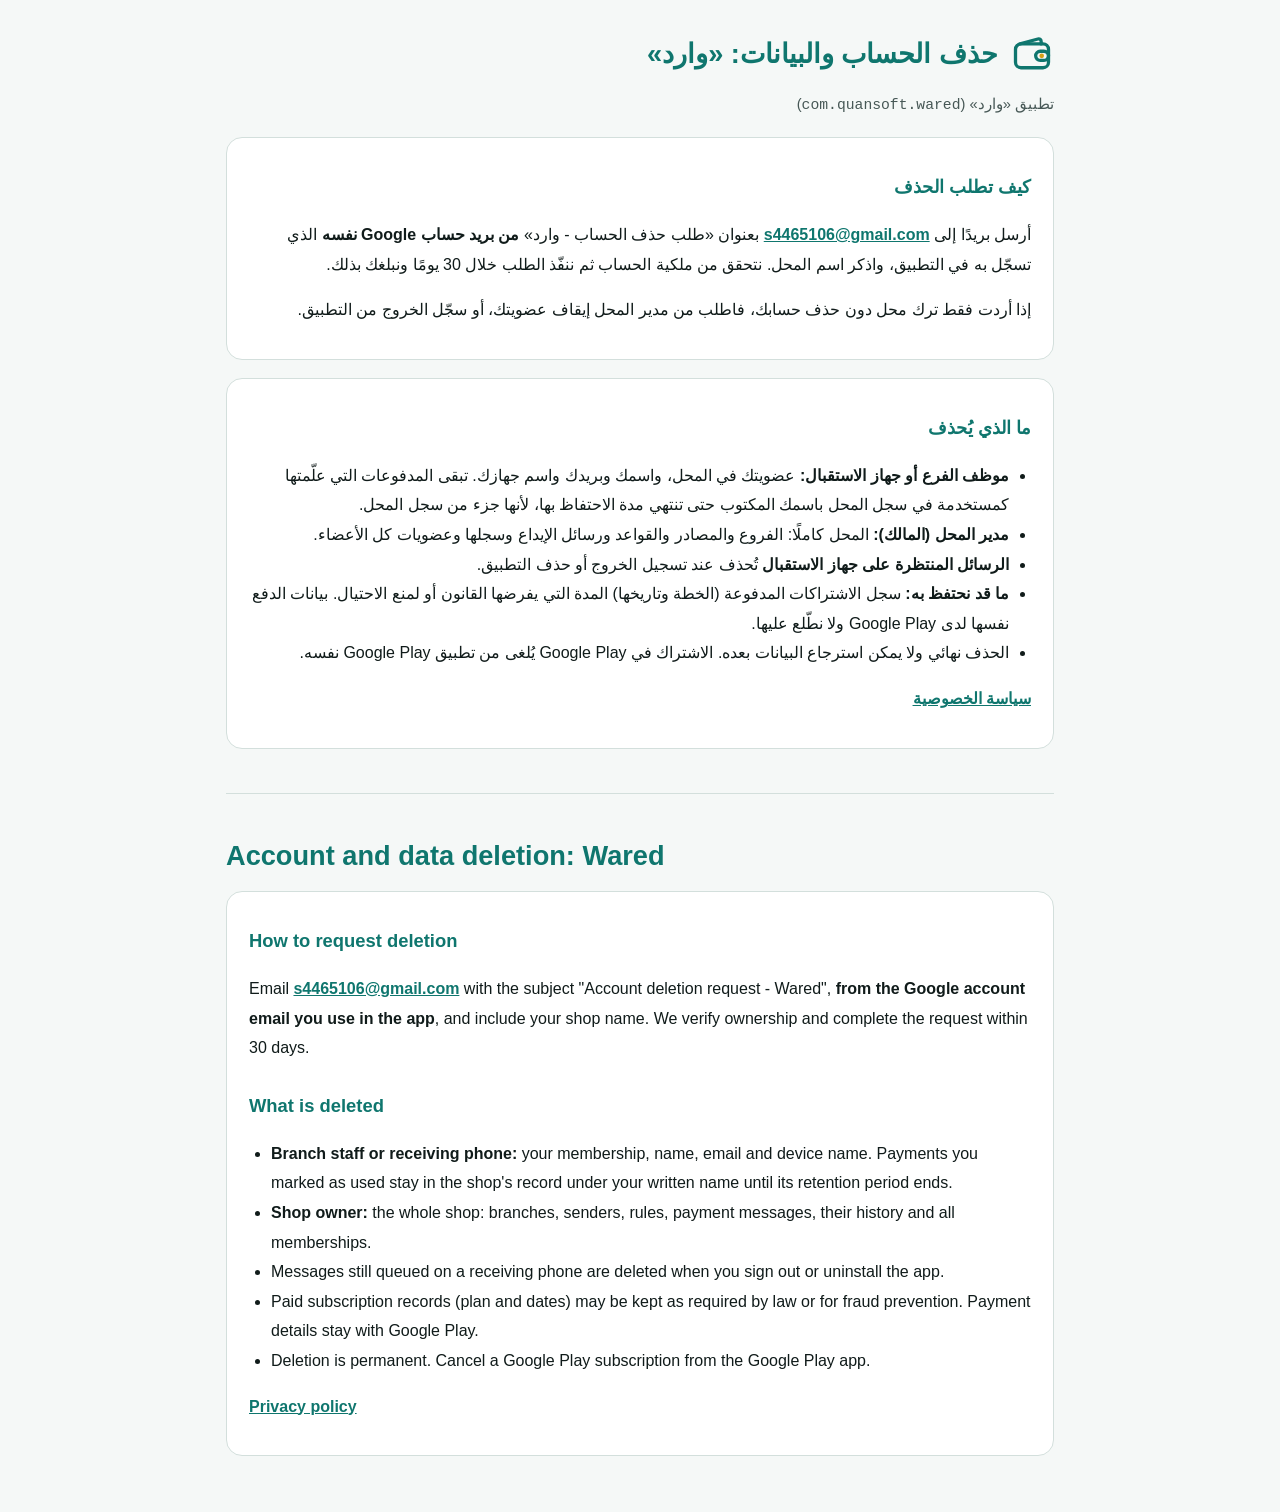
==== delete/index.html @ bfb13475 "Wared: privacy policy and account deletion pages" ====
<!doctype html>
<html lang="ar" dir="rtl">
<head>
<meta charset="utf-8">
<meta name="viewport" content="width=device-width, initial-scale=1">
<title>حذف الحساب والبيانات: وارد</title>
<link rel="icon" href="../assets/wallet.svg" type="image/svg+xml">
<link rel="stylesheet" href="../assets/legal.css">
</head>
<body>
<main>
<header class="brand"><img src="../assets/wallet.svg" alt=""><h1>حذف الحساب والبيانات: «وارد»</h1></header>
<p class="muted">تطبيق «وارد» (<code>com.quansoft.wared</code>)</p>

<section>
<h2>كيف تطلب الحذف</h2>
<p>أرسل بريدًا إلى <a href="mailto:s4465106@gmail.com?subject=%D8%B7%D9%84%D8%A8%20%D8%AD%D8%B0%D9%81%20%D8%A7%D9%84%D8%AD%D8%B3%D8%A7%D8%A8%20-%20%D9%88%D8%A7%D8%B1%D8%AF">s4465106@gmail.com</a>
  بعنوان «طلب حذف الحساب - وارد» <b>من بريد حساب Google نفسه</b> الذي تسجّل به في التطبيق، واذكر اسم المحل.
  نتحقق من ملكية الحساب ثم ننفّذ الطلب خلال 30 يومًا ونبلغك بذلك.</p>
<p>إذا أردت فقط ترك محل دون حذف حسابك، فاطلب من مدير المحل إيقاف عضويتك، أو سجّل الخروج من التطبيق.</p>
</section>

<section>
<h2>ما الذي يُحذف</h2>
<ul>
  <li><b>موظف الفرع أو جهاز الاستقبال:</b> عضويتك في المحل، واسمك وبريدك واسم جهازك. تبقى المدفوعات التي علّمتها كمستخدمة في سجل المحل باسمك المكتوب حتى تنتهي مدة الاحتفاظ بها، لأنها جزء من سجل المحل.</li>
  <li><b>مدير المحل (المالك):</b> المحل كاملًا: الفروع والمصادر والقواعد ورسائل الإيداع وسجلها وعضويات كل الأعضاء.</li>
  <li><b>الرسائل المنتظرة على جهاز الاستقبال</b> تُحذف عند تسجيل الخروج أو حذف التطبيق.</li>
  <li><b>ما قد نحتفظ به:</b> سجل الاشتراكات المدفوعة (الخطة وتاريخها) المدة التي يفرضها القانون أو لمنع الاحتيال. بيانات الدفع نفسها لدى Google Play ولا نطّلع عليها.</li>
  <li>الحذف نهائي ولا يمكن استرجاع البيانات بعده. الاشتراك في Google Play يُلغى من تطبيق Google Play نفسه.</li>
</ul>
<p><a href="../privacy/">سياسة الخصوصية</a></p>
</section>

<hr>

<div class="en">
<h1>Account and data deletion: Wared</h1>
<section>
<h2>How to request deletion</h2>
<p>Email <a href="mailto:s4465106@gmail.com?subject=Account%20deletion%20request%20-%20Wared">s4465106@gmail.com</a> with the subject "Account deletion request - Wared", <b>from the Google account email you use in the app</b>, and include your shop name. We verify ownership and complete the request within 30 days.</p>
<h2>What is deleted</h2>
<ul>
  <li><b>Branch staff or receiving phone:</b> your membership, name, email and device name. Payments you marked as used stay in the shop's record under your written name until its retention period ends.</li>
  <li><b>Shop owner:</b> the whole shop: branches, senders, rules, payment messages, their history and all memberships.</li>
  <li>Messages still queued on a receiving phone are deleted when you sign out or uninstall the app.</li>
  <li>Paid subscription records (plan and dates) may be kept as required by law or for fraud prevention. Payment details stay with Google Play.</li>
  <li>Deletion is permanent. Cancel a Google Play subscription from the Google Play app.</li>
</ul>
<p><a href="../privacy/">Privacy policy</a></p>
</section>
</div>
</main>
</body>
</html>
---- assets/legal.css ----
/* «وارد» legal pages: the app's palette, light and dark. */
:root {
  --teal: #0F766E; --gold: #D4A017; --ink: #101B1A; --muted: #475856; --bg: #F5F8F7;
  --card: #FFFFFF; --line: #D3DFDC; --note: #FBEFC4; --on-note: #3D2E00;
}
@media (prefers-color-scheme: dark) {
  :root {
    --teal: #2DD4BF; --gold: #F2C94C; --ink: #E6F0EE; --muted: #A3B6B3; --bg: #0A1312;
    --card: #111D1C; --line: #2A3D3B; --note: #4D3A00; --on-note: #FBEFC4;
  }
}
* { box-sizing: border-box; }
body { margin: 0; background: var(--bg); color: var(--ink); font: 16px/1.85 "Segoe UI", Tahoma, Arial, sans-serif; }
main { max-width: 860px; margin: 0 auto; padding: 32px 16px 56px; }
header.brand { display: flex; align-items: center; gap: 12px; margin-bottom: 8px; }
header.brand img { width: 44px; height: 44px; }
h1 { color: var(--teal); font-size: 1.7rem; margin: 0; line-height: 1.3; }
h2 { color: var(--teal); font-size: 1.15rem; margin: 26px 0 8px; }
section { background: var(--card); border: 1px solid var(--line); border-radius: 16px; padding: 6px 22px 18px; margin-top: 18px; }
a { color: var(--teal); font-weight: 600; }
ul, ol { padding-inline-start: 22px; }
.meta, .muted { color: var(--muted); font-size: .92rem; }
.note { background: var(--note); color: var(--on-note); border-inline-start: 4px solid var(--gold); padding: 12px 16px; border-radius: 10px; }
.links { display: grid; gap: 12px; margin-top: 24px; }
.links a { display: block; background: var(--card); border: 1px solid var(--line); border-radius: 14px; padding: 16px 20px; text-decoration: none; }
.links span { display: block; color: var(--muted); font-weight: 400; font-size: .92rem; }
hr { border: 0; border-top: 1px solid var(--line); margin: 44px 0; }
.en { direction: ltr; text-align: left; }
code { direction: ltr; unicode-bidi: isolate; }
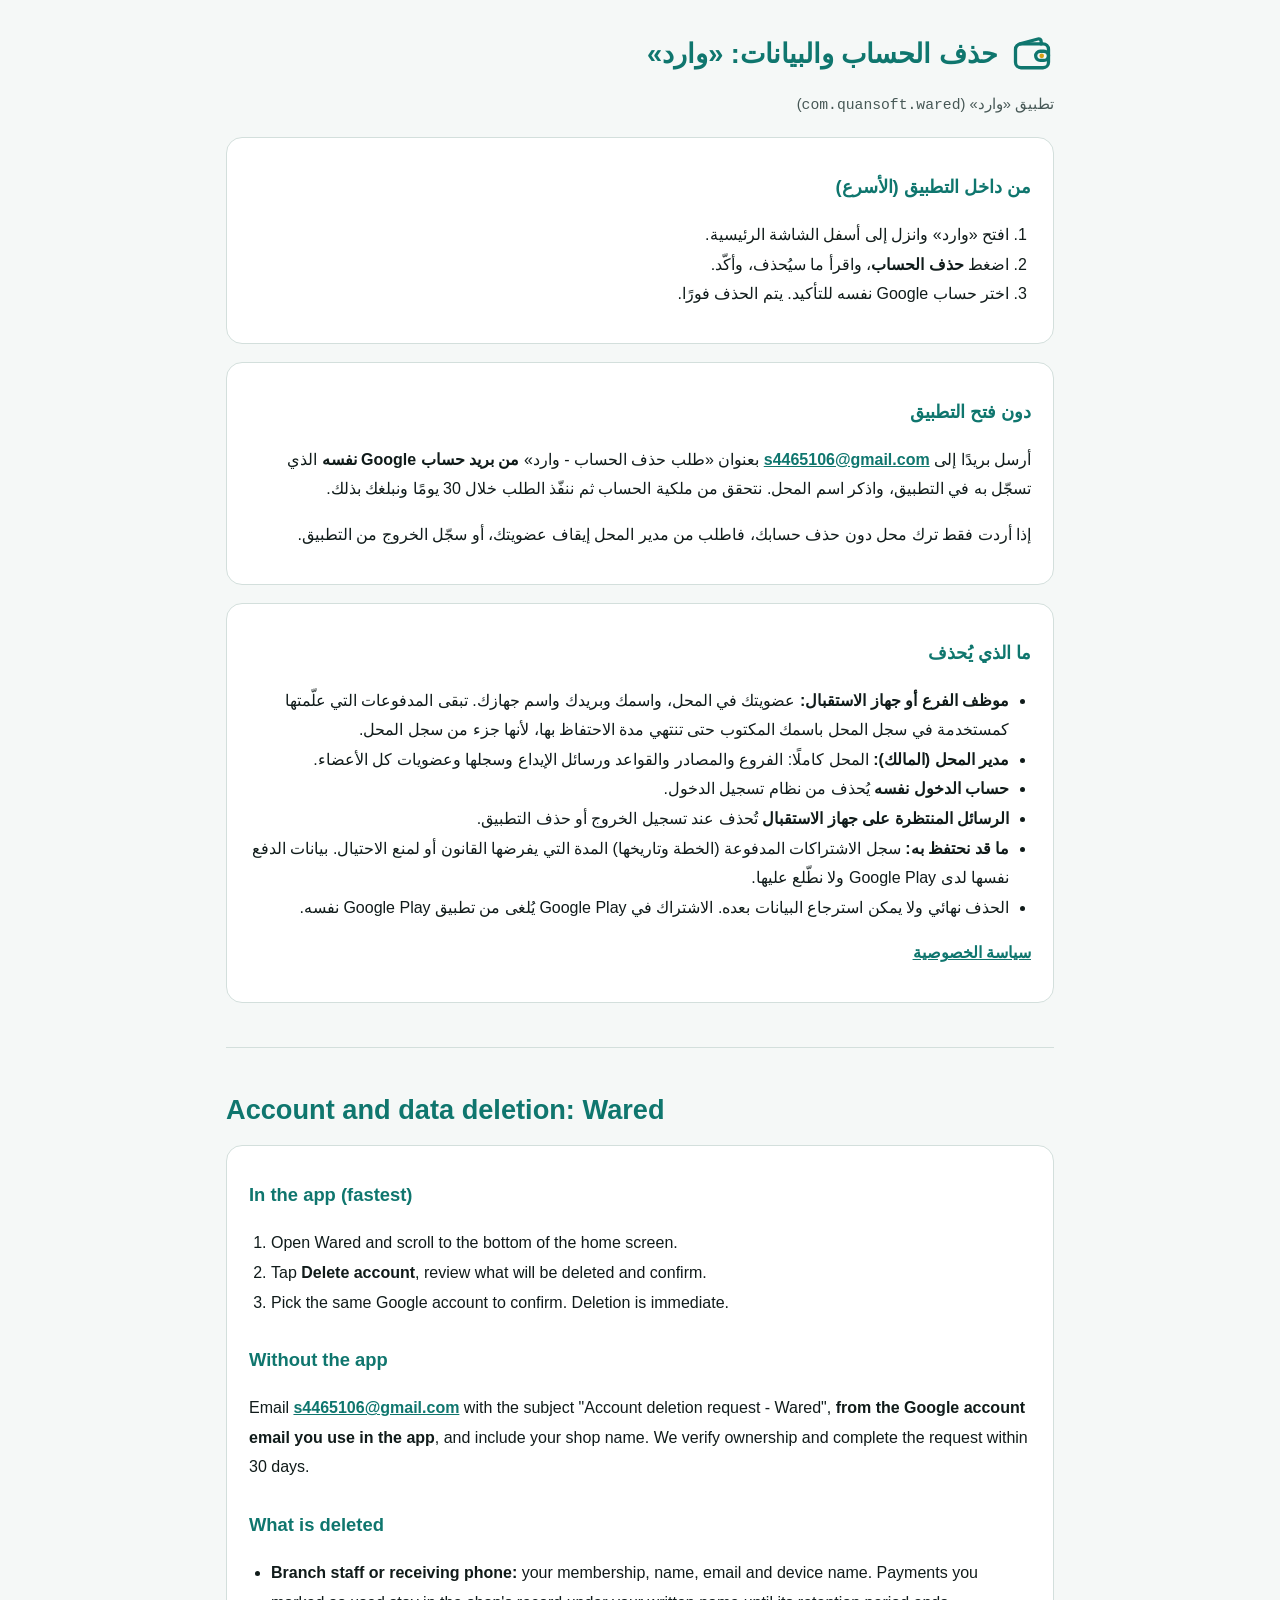
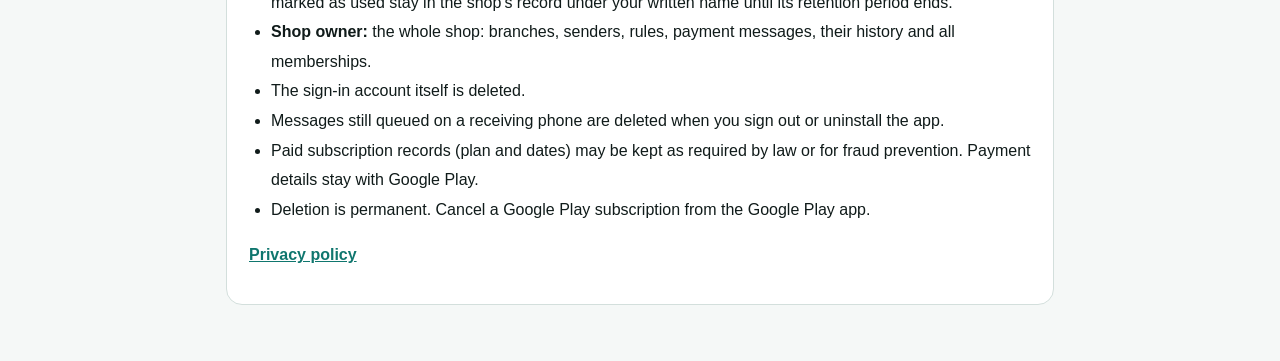
==== commit 3756dd96: "In-app account deletion steps" ====
--- a/delete/index.html
+++ b/delete/index.html
@@ -13,7 +13,16 @@
 <p class="muted">تطبيق «وارد» (<code>com.quansoft.wared</code>)</p>
 
 <section>
-<h2>كيف تطلب الحذف</h2>
+<h2>من داخل التطبيق (الأسرع)</h2>
+<ol>
+  <li>افتح «وارد» وانزل إلى أسفل الشاشة الرئيسية.</li>
+  <li>اضغط <b>حذف الحساب</b>، واقرأ ما سيُحذف، وأكّد.</li>
+  <li>اختر حساب Google نفسه للتأكيد. يتم الحذف فورًا.</li>
+</ol>
+</section>
+
+<section>
+<h2>دون فتح التطبيق</h2>
 <p>أرسل بريدًا إلى <a href="mailto:s4465106@gmail.com?subject=%D8%B7%D9%84%D8%A8%20%D8%AD%D8%B0%D9%81%20%D8%A7%D9%84%D8%AD%D8%B3%D8%A7%D8%A8%20-%20%D9%88%D8%A7%D8%B1%D8%AF">s4465106@gmail.com</a>
   بعنوان «طلب حذف الحساب - وارد» <b>من بريد حساب Google نفسه</b> الذي تسجّل به في التطبيق، واذكر اسم المحل.
   نتحقق من ملكية الحساب ثم ننفّذ الطلب خلال 30 يومًا ونبلغك بذلك.</p>
@@ -25,6 +34,7 @@
 <ul>
   <li><b>موظف الفرع أو جهاز الاستقبال:</b> عضويتك في المحل، واسمك وبريدك واسم جهازك. تبقى المدفوعات التي علّمتها كمستخدمة في سجل المحل باسمك المكتوب حتى تنتهي مدة الاحتفاظ بها، لأنها جزء من سجل المحل.</li>
   <li><b>مدير المحل (المالك):</b> المحل كاملًا: الفروع والمصادر والقواعد ورسائل الإيداع وسجلها وعضويات كل الأعضاء.</li>
+  <li><b>حساب الدخول نفسه</b> يُحذف من نظام تسجيل الدخول.</li>
   <li><b>الرسائل المنتظرة على جهاز الاستقبال</b> تُحذف عند تسجيل الخروج أو حذف التطبيق.</li>
   <li><b>ما قد نحتفظ به:</b> سجل الاشتراكات المدفوعة (الخطة وتاريخها) المدة التي يفرضها القانون أو لمنع الاحتيال. بيانات الدفع نفسها لدى Google Play ولا نطّلع عليها.</li>
   <li>الحذف نهائي ولا يمكن استرجاع البيانات بعده. الاشتراك في Google Play يُلغى من تطبيق Google Play نفسه.</li>
@@ -37,12 +47,15 @@
 <div class="en">
 <h1>Account and data deletion: Wared</h1>
 <section>
-<h2>How to request deletion</h2>
+<h2>In the app (fastest)</h2>
+<ol><li>Open Wared and scroll to the bottom of the home screen.</li><li>Tap <b>Delete account</b>, review what will be deleted and confirm.</li><li>Pick the same Google account to confirm. Deletion is immediate.</li></ol>
+<h2>Without the app</h2>
 <p>Email <a href="mailto:s4465106@gmail.com?subject=Account%20deletion%20request%20-%20Wared">s4465106@gmail.com</a> with the subject "Account deletion request - Wared", <b>from the Google account email you use in the app</b>, and include your shop name. We verify ownership and complete the request within 30 days.</p>
 <h2>What is deleted</h2>
 <ul>
   <li><b>Branch staff or receiving phone:</b> your membership, name, email and device name. Payments you marked as used stay in the shop's record under your written name until its retention period ends.</li>
   <li><b>Shop owner:</b> the whole shop: branches, senders, rules, payment messages, their history and all memberships.</li>
+  <li>The sign-in account itself is deleted.</li>
   <li>Messages still queued on a receiving phone are deleted when you sign out or uninstall the app.</li>
   <li>Paid subscription records (plan and dates) may be kept as required by law or for fraud prevention. Payment details stay with Google Play.</li>
   <li>Deletion is permanent. Cancel a Google Play subscription from the Google Play app.</li>
